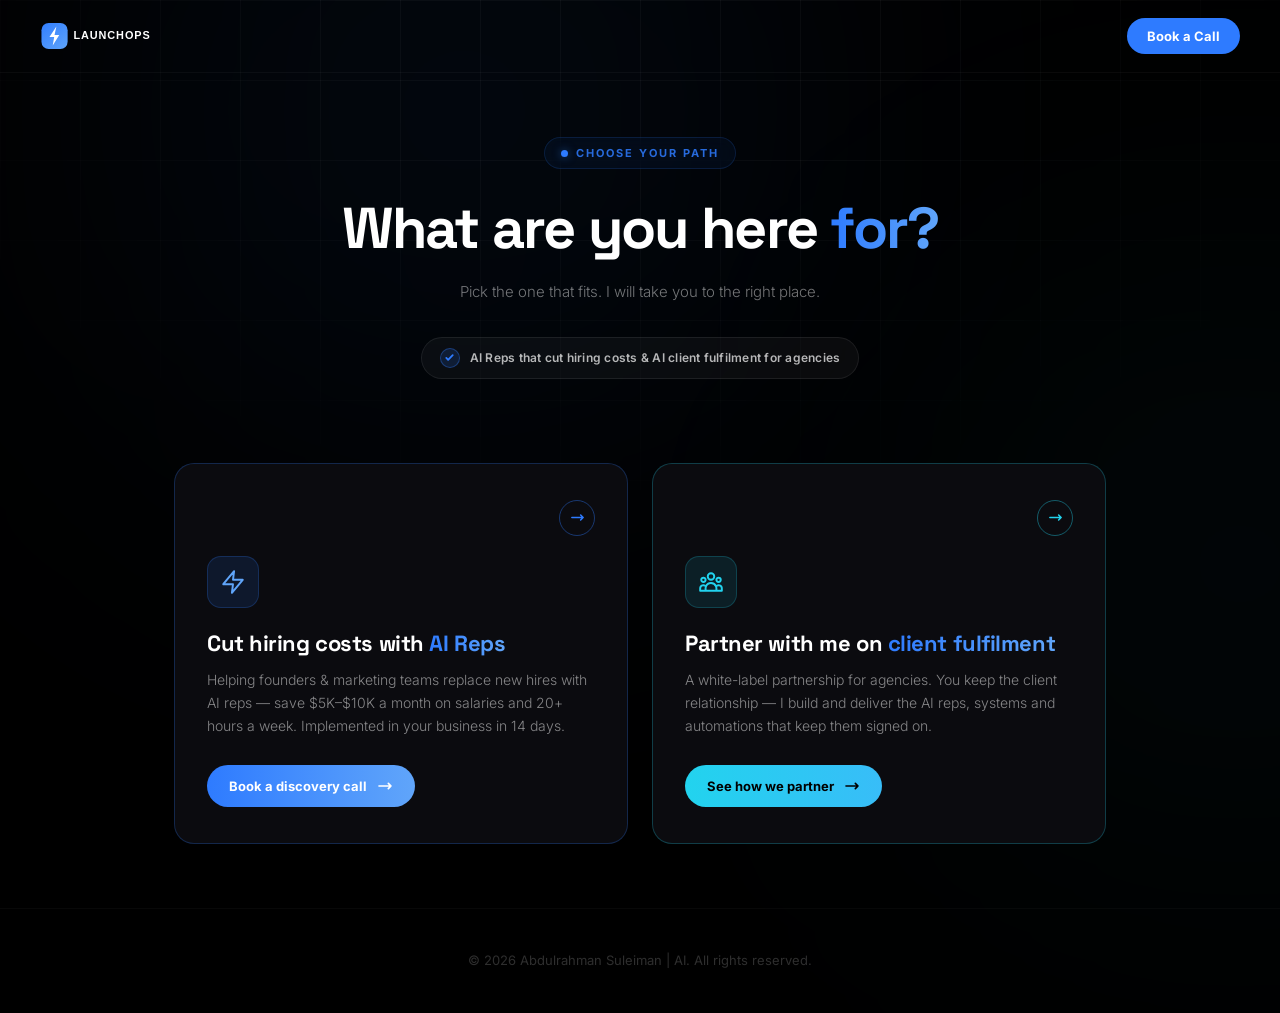
==== index.html @ ede5738c "Add standalone LaunchOps booking site" ====
<!DOCTYPE html>
<html lang="en">
<head>
  <meta charset="utf-8"/>
  <meta name="viewport" content="width=device-width, initial-scale=1"/>
  <title>LaunchOps | AI Reps &amp; Agency Fulfilment | Abdulrahman Suleiman</title>
  <meta name="description" content="Choose your path. Cut hiring costs with AI Reps for founders and marketing teams, or partner with us to deliver AI client fulfilment for your agency."/>
  <link rel="icon" href="/assets/logo.svg" type="image/svg+xml"/>
  <link rel="stylesheet" href="/assets/styles.css"/>
</head>
<body>
  <div class="page home-page">
    <div class="grid-bg"></div>
    <div class="glow-blobs">
      <div class="glow glow-blue"></div>
      <div class="glow glow-cyan"></div>
    </div>

    <nav class="nav">
      <a href="/" class="nav-logo"><img src="/assets/logo.svg" alt="LaunchOps"/></a>
      <div class="nav-links">
        <a href="/book" class="nav-cta">Book a Call</a>
      </div>
    </nav>

    <section class="hero">
      <p class="eyebrow fade-in"><span class="eyebrow-dot"></span>Choose your path</p>
      <h1 class="fade-in-1">What are you here <span class="gradient-text">for?</span></h1>
      <p class="hero-sub fade-in-2">Pick the one that fits. I will take you to the right place.</p>
      <div class="proof-pill fade-in-2">
        <span class="check">
          <svg fill="none" viewBox="0 0 24 24" stroke="currentColor" stroke-width="4"><path stroke-linecap="round" stroke-linejoin="round" d="M5 13l4 4L19 7"/></svg>
        </span>
        <span>AI Reps that cut hiring costs &amp; AI client fulfilment for agencies</span>
      </div>
    </section>

    <div class="path-grid">
      <a href="/book" class="path-card blue fade-in-2">
        <div class="card-top">
          <span class="arrow-badge">
            <svg fill="none" viewBox="0 0 24 24" stroke="currentColor" stroke-width="2.5"><path stroke-linecap="round" stroke-linejoin="round" d="M17 8l4 4m0 0l-4 4m4-4H3"/></svg>
          </span>
        </div>
        <div class="card-icon">
          <svg fill="none" viewBox="0 0 24 24" stroke="currentColor" stroke-width="1.8"><path stroke-linecap="round" stroke-linejoin="round" d="M13 2L3 14h9l-1 8 10-12h-9l1-8z"/></svg>
        </div>
        <h2>Cut hiring costs with <span class="gradient-text">AI Reps</span></h2>
        <p>Helping founders &amp; marketing teams replace new hires with AI reps — save $5K–$10K a month on salaries and 20+ hours a week. Implemented in your business in 14 days.</p>
        <span class="cta-pill">Book a discovery call
          <svg fill="none" viewBox="0 0 24 24" stroke="currentColor" stroke-width="2.5"><path stroke-linecap="round" stroke-linejoin="round" d="M17 8l4 4m0 0l-4 4m4-4H3"/></svg>
        </span>
      </a>

      <a href="/partner" class="path-card cyan fade-in-3">
        <div class="card-top">
          <span class="arrow-badge">
            <svg fill="none" viewBox="0 0 24 24" stroke="currentColor" stroke-width="2.5"><path stroke-linecap="round" stroke-linejoin="round" d="M17 8l4 4m0 0l-4 4m4-4H3"/></svg>
          </span>
        </div>
        <div class="card-icon">
          <svg fill="none" viewBox="0 0 24 24" stroke="currentColor" stroke-width="1.8"><path stroke-linecap="round" stroke-linejoin="round" d="M17 20h5v-2a3 3 0 0 0-5.356-1.857M17 20H7m10 0v-2c0-.656-.126-1.283-.356-1.857M7 20H2v-2a3 3 0 0 1 5.356-1.857M7 20v-2c0-.656.126-1.283.356-1.857m0 0a5.002 5.002 0 0 1 9.288 0M15 7a3 3 0 1 1-6 0 3 3 0 0 1 6 0zm6 3a2 2 0 1 1-4 0 2 2 0 0 1 4 0zM7 10a2 2 0 1 1-4 0 2 2 0 0 1 4 0z"/></svg>
        </div>
        <h2>Partner with me on <span class="gradient-text">client fulfilment</span></h2>
        <p>A white-label partnership for agencies. You keep the client relationship — I build and deliver the AI reps, systems and automations that keep them signed on.</p>
        <span class="cta-pill">See how we partner
          <svg fill="none" viewBox="0 0 24 24" stroke="currentColor" stroke-width="2.5"><path stroke-linecap="round" stroke-linejoin="round" d="M17 8l4 4m0 0l-4 4m4-4H3"/></svg>
        </span>
      </a>
    </div>

    <footer class="footer">
      <p>© 2026 Abdulrahman Suleiman | AI. All rights reserved.</p>
    </footer>
  </div>
</body>
</html>
---- assets/styles.css ----
@import url("https://fonts.googleapis.com/css2?family=Inter:wght@300;400;500;600;700;800;900&family=Space+Grotesk:wght@300;400;500;600;700&display=swap");

*, *::before, *::after { margin: 0; padding: 0; box-sizing: border-box; }
html { scroll-behavior: smooth; }
body {
  font-family: Inter, -apple-system, BlinkMacSystemFont, "Segoe UI", sans-serif;
  background: #000;
  color: #fff;
  -webkit-font-smoothing: antialiased;
  -moz-osx-font-smoothing: grayscale;
  overflow-x: hidden;
}
a { color: inherit; }
button { font-family: inherit; }

.gradient-text {
  background: linear-gradient(90deg, #2E7BFF, #60A5FA);
  -webkit-background-clip: text;
  background-clip: text;
  -webkit-text-fill-color: transparent;
  color: transparent;
}

.page {
  position: relative;
  z-index: 1;
  min-height: 100vh;
  display: flex;
  flex-direction: column;
}

/* ---------------- Header / nav ---------------- */
.nav {
  position: relative;
  z-index: 10;
  display: flex;
  align-items: center;
  justify-content: space-between;
  padding: 18px 40px;
  border-bottom: 1px solid rgba(255, 255, 255, .04);
}
.nav-logo {
  display: flex;
  align-items: center;
  text-decoration: none;
}
.nav-logo img { height: 32px; width: auto; display: block; }
.nav-links { display: flex; align-items: center; gap: 8px; }
.nav-link {
  padding: 8px 16px;
  border-radius: 9999px;
  font-size: 13px;
  font-weight: 600;
  color: rgba(255, 255, 255, .5);
  text-decoration: none;
  transition: all .3s;
}
.nav-link:hover { color: #fff; background: rgba(255, 255, 255, .05); }
.nav-cta {
  padding: 10px 20px;
  border-radius: 9999px;
  background: #2E7BFF;
  color: #fff;
  font-weight: 700;
  font-size: 13px;
  text-decoration: none;
  transition: all .3s;
}
.nav-cta:hover { transform: scale(1.03); box-shadow: 0 0 20px rgba(46, 123, 255, .35); }

/* ---------------- Footer ---------------- */
.footer {
  margin-top: auto;
  text-align: center;
  padding: 40px 24px;
  border-top: 1px solid rgba(255, 255, 255, .03);
}
.footer p { color: rgba(255, 255, 255, .18); font-size: 13px; line-height: 1.8; }
.footer a { color: rgba(46, 123, 255, .45); text-decoration: none; }
.footer a:hover { color: rgba(46, 123, 255, .8); }

/* ---------------- Animations ---------------- */
@keyframes fadeUp { to { opacity: 1; transform: translateY(0); } }
.fade-in, .fade-in-1, .fade-in-2, .fade-in-3 { opacity: 0; transform: translateY(16px); }
.fade-in { animation: fadeUp .6s ease forwards; }
.fade-in-1 { animation: fadeUp .6s ease .1s forwards; }
.fade-in-2 { animation: fadeUp .6s ease .2s forwards; }
.fade-in-3 { animation: fadeUp .6s ease .3s forwards; }

@keyframes pulse { 0%, 100% { opacity: 1; } 50% { opacity: .4; } }

/* =========================================================
   HOME — Choose your path (RJ Media style)
   ========================================================= */
.home-page { position: relative; overflow: hidden; }
.grid-bg {
  position: absolute;
  inset: 0;
  pointer-events: none;
  background-image:
    linear-gradient(rgba(255, 255, 255, .035) 1px, transparent 1px),
    linear-gradient(90deg, rgba(255, 255, 255, .035) 1px, transparent 1px);
  background-size: 80px 80px;
  -webkit-mask-image: radial-gradient(ellipse 85% 70% at 50% 0%, #000 25%, transparent 78%);
  mask-image: radial-gradient(ellipse 85% 70% at 50% 0%, #000 25%, transparent 78%);
}
.glow-blobs { position: absolute; inset: 0; pointer-events: none; }
.glow {
  position: absolute;
  border-radius: 50%;
  filter: blur(180px);
  pointer-events: none;
}
.glow-blue { top: -200px; left: 12%; width: 620px; height: 620px; background: rgba(46, 123, 255, .08); }
.glow-cyan { top: 30%; right: -220px; width: 520px; height: 520px; background: rgba(34, 211, 238, .05); }

.hero {
  position: relative;
  z-index: 1;
  max-width: 1200px;
  margin: 0 auto;
  padding: 64px 24px 40px;
  display: flex;
  flex-direction: column;
  align-items: center;
  text-align: center;
}
.eyebrow {
  display: inline-flex;
  align-items: center;
  gap: 8px;
  padding: 8px 16px;
  border-radius: 9999px;
  font-size: 11px;
  font-weight: 700;
  text-transform: uppercase;
  letter-spacing: .18em;
  color: rgba(46, 123, 255, .85);
  background: rgba(46, 123, 255, .06);
  border: 1px solid rgba(46, 123, 255, .16);
  margin-bottom: 28px;
  backdrop-filter: blur(8px);
  white-space: nowrap;
}
.eyebrow-dot {
  width: 7px;
  height: 7px;
  border-radius: 50%;
  background: #2E7BFF;
  animation: pulse 2s infinite;
  box-shadow: 0 0 8px rgba(46, 123, 255, .5);
  flex-shrink: 0;
}
.hero h1 {
  font-family: "Space Grotesk", Inter, sans-serif;
  font-size: clamp(2rem, 6.5vw, 3.6rem);
  font-weight: 700;
  line-height: 1.08;
  letter-spacing: -.03em;
  max-width: 860px;
  margin: 0 auto 20px;
}
.hero-sub {
  font-size: 15px;
  line-height: 1.7;
  color: rgba(255, 255, 255, .45);
  max-width: 520px;
  margin: 0 auto 32px;
  font-weight: 300;
}
.proof-pill {
  display: inline-flex;
  align-items: center;
  gap: 10px;
  flex-wrap: wrap;
  justify-content: center;
  background: rgba(255, 255, 255, .04);
  border: 1px solid rgba(255, 255, 255, .08);
  border-radius: 9999px;
  padding: 10px 18px;
  margin-bottom: 44px;
  max-width: 100%;
}
.proof-pill .check {
  width: 20px;
  height: 20px;
  border-radius: 50%;
  flex-shrink: 0;
  background: rgba(46, 123, 255, .15);
  border: 1px solid rgba(46, 123, 255, .35);
  display: flex;
  align-items: center;
  justify-content: center;
  color: #2E7BFF;
}
.proof-pill svg { width: 11px; height: 11px; }
.proof-pill span {
  font-size: 12px;
  font-weight: 600;
  color: rgba(255, 255, 255, .7);
  letter-spacing: .02em;
  text-align: center;
}

.path-grid {
  position: relative;
  z-index: 1;
  max-width: 980px;
  margin: 0 auto;
  padding: 0 24px 64px;
  display: grid;
  grid-template-columns: 1fr;
  gap: 20px;
}
@media (min-width: 820px) {
  .path-grid { grid-template-columns: 1fr 1fr; gap: 24px; }
}

.path-card {
  position: relative;
  display: flex;
  flex-direction: column;
  align-items: flex-start;
  background: #0b0b0f;
  border-radius: 20px;
  padding: 36px 32px;
  text-decoration: none;
  transition: all .3s ease;
}
.path-card .card-top {
  width: 100%;
  display: flex;
  justify-content: flex-end;
  margin-bottom: 20px;
}
.path-card .arrow-badge {
  width: 36px;
  height: 36px;
  border-radius: 50%;
  border: 1px solid;
  display: flex;
  align-items: center;
  justify-content: center;
  transition: all .3s;
}
.path-card .arrow-badge svg { width: 15px; height: 15px; }
.path-card .card-icon {
  width: 52px;
  height: 52px;
  border-radius: 14px;
  margin-bottom: 22px;
  display: flex;
  align-items: center;
  justify-content: center;
}
.path-card .card-icon svg { width: 26px; height: 26px; }
.path-card h2 {
  font-family: "Space Grotesk", Inter, sans-serif;
  font-size: 22px;
  font-weight: 700;
  line-height: 1.2;
  letter-spacing: -.02em;
  margin-bottom: 12px;
}
.path-card p {
  font-size: 14px;
  line-height: 1.65;
  color: rgba(255, 255, 255, .5);
  font-weight: 300;
  margin-bottom: 28px;
  flex: 1;
}
.path-card .cta-pill {
  display: inline-flex;
  align-items: center;
  gap: 10px;
  padding: 13px 22px;
  border-radius: 9999px;
  font-size: 13px;
  font-weight: 700;
  color: #fff;
  transition: transform .3s;
}
.path-card .cta-pill svg { width: 16px; height: 16px; transition: transform .3s; }

/* blue variant — AI Reps */
.path-card.blue { border: 1px solid rgba(46, 123, 255, .25); }
.path-card.blue:hover {
  transform: translateY(-4px);
  border-color: #2E7BFF;
  box-shadow: 0 0 40px rgba(46, 123, 255, .12);
}
.path-card.blue .arrow-badge { border-color: rgba(46, 123, 255, .4); color: #2E7BFF; }
.path-card.blue:hover .arrow-badge { background: #2E7BFF; }
.path-card.blue:hover .arrow-badge svg { color: #000; }
.path-card.blue .card-icon {
  background: rgba(46, 123, 255, .12);
  border: 1px solid rgba(46, 123, 255, .22);
  color: #60A5FA;
}
.path-card.blue .cta-pill { background: linear-gradient(90deg, #2E7BFF, #60A5FA); }
.path-card.blue:hover .cta-pill {
  transform: scale(1.03);
  box-shadow: 0 0 25px rgba(46, 123, 255, .35);
}
.path-card.blue:hover .cta-pill svg { transform: translateX(3px); }

/* cyan variant — Partnership */
.path-card.cyan { border: 1px solid rgba(34, 211, 238, .25); }
.path-card.cyan:hover {
  transform: translateY(-4px);
  border-color: #22D3EE;
  box-shadow: 0 0 40px rgba(34, 211, 238, .12);
}
.path-card.cyan .arrow-badge { border-color: rgba(34, 211, 238, .4); color: #22D3EE; }
.path-card.cyan:hover .arrow-badge { background: #22D3EE; }
.path-card.cyan:hover .arrow-badge svg { color: #000; }
.path-card.cyan .card-icon {
  background: rgba(34, 211, 238, .1);
  border: 1px solid rgba(34, 211, 238, .2);
  color: #22D3EE;
}
.path-card.cyan .cta-pill { background: linear-gradient(90deg, #22D3EE, #38BDF8); color: #000; }
.path-card.cyan:hover .cta-pill {
  transform: scale(1.03);
  box-shadow: 0 0 25px rgba(34, 211, 238, .3);
}
.path-card.cyan:hover .cta-pill svg { transform: translateX(3px); }

/* =========================================================
   BOOK — AI Reps booking (Speed-to-Lead style)
   ========================================================= */
.book-header {
  display: flex;
  align-items: center;
  justify-content: center;
  padding: 20px 40px;
  border-bottom: 1px solid rgba(255, 255, 255, .04);
}
.book-header .nav-logo img { height: 44px; }
.book-hero {
  text-align: center;
  padding: 48px 16px 40px;
  position: relative;
  overflow: hidden;
}
@media (min-width: 640px) { .book-hero { padding: 64px 24px 56px; } }
.book-hero .glow-1 {
  position: absolute;
  top: -100px;
  right: -100px;
  width: 500px;
  height: 500px;
  border-radius: 50%;
  background: rgba(46, 123, 255, .05);
  filter: blur(140px);
  pointer-events: none;
}
.book-eyebrow {
  display: inline-flex;
  align-items: center;
  gap: 8px;
  font-size: 11px;
  font-weight: 600;
  text-transform: uppercase;
  letter-spacing: .15em;
  color: #2E7BFF;
  margin-bottom: 20px;
  justify-content: center;
  white-space: nowrap;
  position: relative;
}
.book-eyebrow .dot {
  width: 6px;
  height: 6px;
  border-radius: 50%;
  background: #2E7BFF;
  animation: pulse 2s infinite;
  box-shadow: 0 0 8px rgba(46, 123, 255, .5);
  flex-shrink: 0;
}
.book-hero h1 {
  font-family: "Space Grotesk", Inter, sans-serif;
  font-weight: 700;
  line-height: 1.12;
  letter-spacing: -.03em;
  font-size: clamp(1.9rem, 6.5vw, 3.5rem);
  max-width: 1024px;
  margin-left: auto;
  margin-right: auto;
  text-align: center;
  position: relative;
}
.book-hero .sub {
  max-width: 520px;
  margin: 20px auto 0;
  color: rgba(255, 255, 255, .4);
  font-size: 15px;
  line-height: 1.7;
  position: relative;
}
.calendly-wrap { max-width: 800px; margin: 0 auto; padding: 0 24px 48px; }
.calendly-wrap iframe {
  width: 100%;
  min-height: 700px;
  border: 0;
  border-radius: 16px;
}
@media (max-width: 640px) {
  .book-header { padding: 14px 16px; }
  .book-header .nav-logo img { height: 34px; }
  .book-hero { padding-top: 40px; padding-bottom: 24px; }
  .book-eyebrow { font-size: 8px; letter-spacing: .08em; }
  .calendly-wrap { padding: 0 12px 36px; }
  .calendly-wrap iframe { min-height: 600px; }
}

/* =========================================================
   PARTNER — Agency client fulfilment
   ========================================================= */
.partner-hero {
  text-align: center;
  padding: 64px 24px 48px;
  position: relative;
  overflow: hidden;
}
.partner-hero .glow-1 {
  position: absolute;
  top: -120px;
  left: -120px;
  width: 520px;
  height: 520px;
  border-radius: 50%;
  background: rgba(34, 211, 238, .05);
  filter: blur(140px);
  pointer-events: none;
}
.partner-hero .glow-2 {
  position: absolute;
  bottom: -160px;
  right: -120px;
  width: 520px;
  height: 520px;
  border-radius: 50%;
  background: rgba(46, 123, 255, .06);
  filter: blur(150px);
  pointer-events: none;
}
.partner-hero h1 {
  font-family: "Space Grotesk", Inter, sans-serif;
  font-weight: 700;
  line-height: 1.1;
  letter-spacing: -.03em;
  font-size: clamp(2rem, 6vw, 3.4rem);
  max-width: 900px;
  margin: 0 auto 18px;
  position: relative;
}
.partner-hero .sub {
  max-width: 600px;
  margin: 0 auto;
  color: rgba(255, 255, 255, .45);
  font-size: 15px;
  line-height: 1.7;
  position: relative;
}
.partner-hero .eyebrow { margin-bottom: 24px; }
.partner-hero .eyebrow.cyan {
  color: rgba(34, 211, 238, .85);
  background: rgba(34, 211, 238, .06);
  border-color: rgba(34, 211, 238, .16);
}
.partner-hero .eyebrow.cyan .eyebrow-dot {
  background: #22D3EE;
  box-shadow: 0 0 8px rgba(34, 211, 238, .5);
}
.trust-strip {
  display: flex;
  flex-wrap: wrap;
  gap: 12px;
  justify-content: center;
  margin-top: 28px;
  position: relative;
}
.trust-item {
  display: inline-flex;
  align-items: center;
  gap: 8px;
  padding: 9px 16px;
  border-radius: 9999px;
  background: rgba(255, 255, 255, .04);
  border: 1px solid rgba(255, 255, 255, .07);
  font-size: 12px;
  font-weight: 600;
  color: rgba(255, 255, 255, .65);
}
.trust-item svg { width: 14px; height: 14px; color: #22D3EE; }

.section {
  max-width: 1100px;
  margin: 0 auto;
  padding: 24px 24px 16px;
}
.section-label {
  display: inline-flex;
  align-items: center;
  gap: 8px;
  font-size: 11px;
  font-weight: 700;
  text-transform: uppercase;
  letter-spacing: .14em;
  color: rgba(34, 211, 238, .7);
  padding: 7px 14px;
  border-radius: 8px;
  background: rgba(34, 211, 238, .06);
  border: 1px solid rgba(34, 211, 238, .14);
  margin-bottom: 24px;
}
.section-title {
  font-family: "Space Grotesk", Inter, sans-serif;
  font-size: clamp(22px, 3.4vw, 32px);
  font-weight: 700;
  letter-spacing: -.02em;
  margin-bottom: 12px;
  line-height: 1.15;
}
.section-sub {
  color: rgba(255, 255, 255, .45);
  font-size: 15px;
  line-height: 1.7;
  max-width: 640px;
  font-weight: 300;
}

.steps {
  display: grid;
  grid-template-columns: 1fr;
  gap: 16px;
  margin: 28px 0 8px;
}
@media (min-width: 700px) { .steps { grid-template-columns: 1fr 1fr; } }
.step {
  background: rgba(255, 255, 255, .02);
  border: 1px solid rgba(255, 255, 255, .05);
  border-radius: 16px;
  padding: 26px;
  transition: all .3s;
}
.step:hover {
  border-color: rgba(34, 211, 238, .25);
  background: rgba(255, 255, 255, .04);
  transform: translateY(-3px);
}
.step-num {
  font-family: "Space Grotesk", Inter, sans-serif;
  font-size: 12px;
  font-weight: 700;
  letter-spacing: .08em;
  color: rgba(34, 211, 238, .6);
  margin-bottom: 14px;
}
.step h3 { font-size: 16px; font-weight: 700; margin-bottom: 8px; letter-spacing: -.01em; }
.step p {
  font-size: 13px;
  line-height: 1.6;
  color: rgba(255, 255, 255, .4);
  font-weight: 300;
}

.two-col {
  display: grid;
  grid-template-columns: 1fr;
  gap: 24px;
  margin: 28px 0;
}
@media (min-width: 820px) { .two-col { grid-template-columns: 1fr 1fr; } }
.panel {
  background: rgba(255, 255, 255, .02);
  border: 1px solid rgba(255, 255, 255, .05);
  border-radius: 18px;
  padding: 30px;
}
.panel h3 {
  font-size: 17px;
  font-weight: 700;
  margin-bottom: 16px;
  display: flex;
  align-items: center;
  gap: 10px;
}
.panel h3 svg { width: 18px; height: 18px; color: #22D3EE; }
.panel.blue h3 svg { color: #2E7BFF; }
.check-list { list-style: none; display: flex; flex-direction: column; gap: 12px; }
.check-list li {
  display: flex;
  align-items: flex-start;
  gap: 10px;
  font-size: 14px;
  line-height: 1.5;
  color: rgba(255, 255, 255, .65);
  font-weight: 300;
}
.check-list li svg {
  width: 16px;
  height: 16px;
  flex-shrink: 0;
  margin-top: 2px;
  color: #2E7BFF;
}

.cta-section { max-width: 1100px; margin: 0 auto; padding: 24px 24px 0; }
.cta-card {
  display: flex;
  flex-direction: column;
  gap: 28px;
  align-items: center;
  text-align: center;
  padding: 40px 32px;
  border-radius: 20px;
  background: rgba(46, 123, 255, .03);
  border: 1px solid rgba(46, 123, 255, .12);
}
@media (min-width: 900px) {
  .cta-card { flex-direction: row; text-align: left; align-items: flex-start; }
}
.cta-card .text { flex: 1; }
.cta-card h3 {
  font-family: "Space Grotesk", Inter, sans-serif;
  font-size: 24px;
  font-weight: 700;
  letter-spacing: -.02em;
  margin-bottom: 10px;
}
.cta-card p {
  color: rgba(255, 255, 255, .45);
  font-size: 14px;
  line-height: 1.7;
  max-width: 520px;
}
.cta-card .email-link {
  color: #60A5FA;
  text-decoration: none;
  border-bottom: 1px solid rgba(96, 165, 250, .4);
}
.cta-card .email-link:hover { color: #93C5FD; }
.cta-embed { max-width: 800px; margin: 0 auto; padding: 8px 24px 16px; }
.cta-embed iframe {
  width: 100%;
  min-height: 680px;
  border: 0;
  border-radius: 16px;
}

@media (max-width: 640px) {
  .nav { padding: 14px 16px; }
  .nav-logo img { height: 24px; }
  .nav-link { display: none; }
  .nav-cta { padding: 9px 16px; font-size: 12px; }
  .hero { padding: 48px 16px 28px; }
  .hero h1 { font-size: clamp(1.7rem, 8vw, 2.4rem); }
  .hero-sub { font-size: 13px; }
  .proof-pill { padding: 9px 14px; margin-bottom: 32px; }
  .path-grid { padding: 0 16px 48px; }
  .path-card { padding: 28px 24px; }
  .path-card h2 { font-size: 19px; }
  .partner-hero { padding: 48px 16px 36px; }
  .section { padding: 16px 16px 8px; }
  .section-label { margin-bottom: 18px; }
  .cta-section { padding: 16px 16px 0; }
  .cta-embed { padding: 0 12px; }
  .cta-embed iframe { min-height: 600px; }
  .cta-card { padding: 32px 22px; }
}
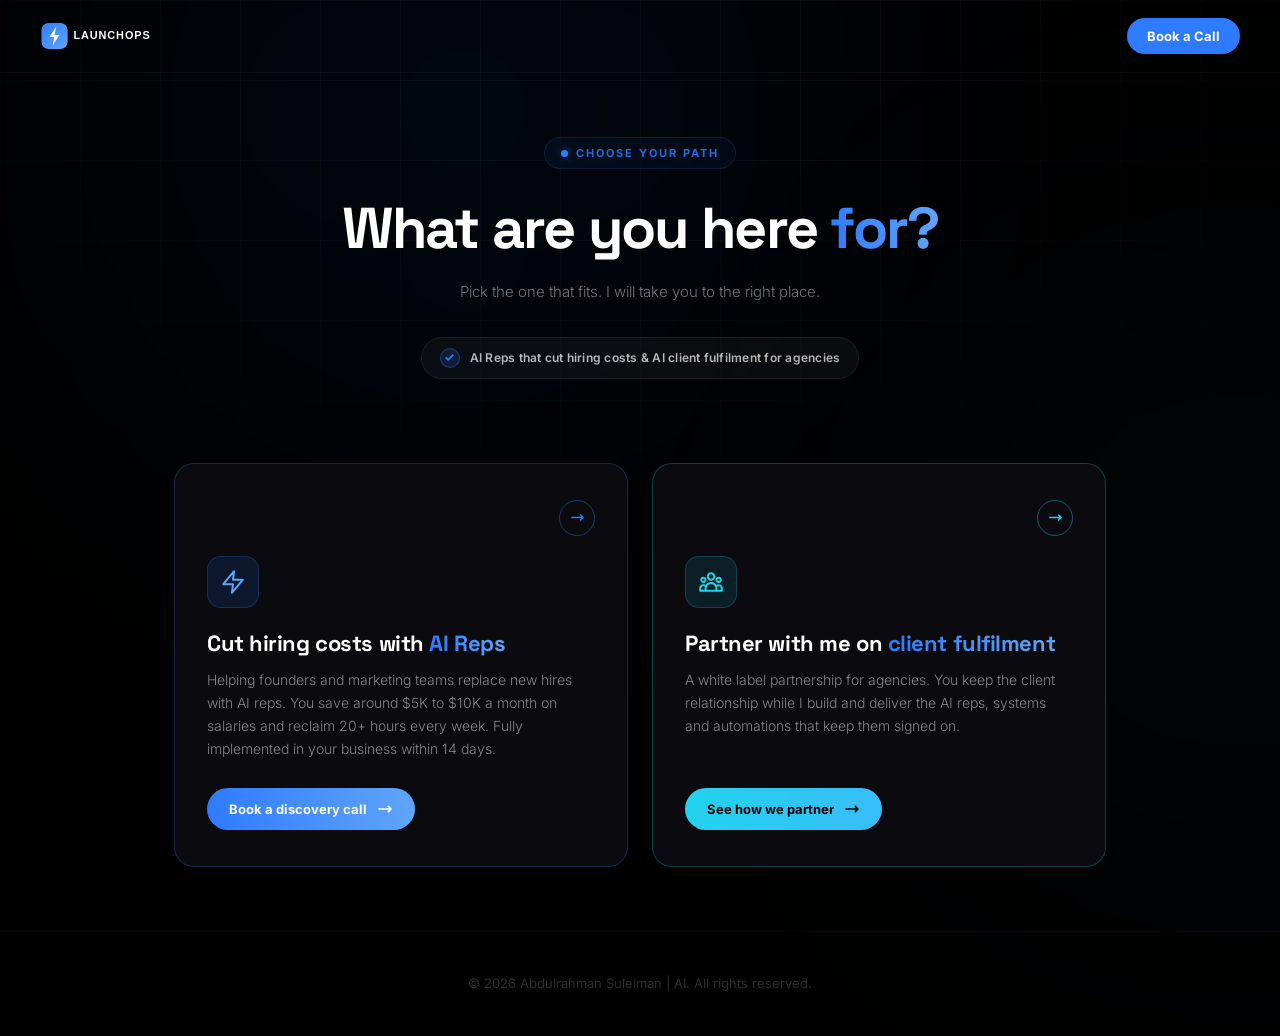
==== commit 3fed2aaa: "Humanize copy, remove dashes, widen Calendly booking embed" ====
--- a/index.html
+++ b/index.html
@@ -46,7 +46,7 @@
           <svg fill="none" viewBox="0 0 24 24" stroke="currentColor" stroke-width="1.8"><path stroke-linecap="round" stroke-linejoin="round" d="M13 2L3 14h9l-1 8 10-12h-9l1-8z"/></svg>
         </div>
         <h2>Cut hiring costs with <span class="gradient-text">AI Reps</span></h2>
-        <p>Helping founders &amp; marketing teams replace new hires with AI reps — save $5K–$10K a month on salaries and 20+ hours a week. Implemented in your business in 14 days.</p>
+        <p>Helping founders and marketing teams replace new hires with AI reps. You save around $5K to $10K a month on salaries and reclaim 20+ hours every week. Fully implemented in your business within 14 days.</p>
         <span class="cta-pill">Book a discovery call
           <svg fill="none" viewBox="0 0 24 24" stroke="currentColor" stroke-width="2.5"><path stroke-linecap="round" stroke-linejoin="round" d="M17 8l4 4m0 0l-4 4m4-4H3"/></svg>
         </span>
@@ -62,7 +62,7 @@
           <svg fill="none" viewBox="0 0 24 24" stroke="currentColor" stroke-width="1.8"><path stroke-linecap="round" stroke-linejoin="round" d="M17 20h5v-2a3 3 0 0 0-5.356-1.857M17 20H7m10 0v-2c0-.656-.126-1.283-.356-1.857M7 20H2v-2a3 3 0 0 1 5.356-1.857M7 20v-2c0-.656.126-1.283.356-1.857m0 0a5.002 5.002 0 0 1 9.288 0M15 7a3 3 0 1 1-6 0 3 3 0 0 1 6 0zm6 3a2 2 0 1 1-4 0 2 2 0 0 1 4 0zM7 10a2 2 0 1 1-4 0 2 2 0 0 1 4 0z"/></svg>
         </div>
         <h2>Partner with me on <span class="gradient-text">client fulfilment</span></h2>
-        <p>A white-label partnership for agencies. You keep the client relationship — I build and deliver the AI reps, systems and automations that keep them signed on.</p>
+        <p>A white label partnership for agencies. You keep the client relationship while I build and deliver the AI reps, systems and automations that keep them signed on.</p>
         <span class="cta-pill">See how we partner
           <svg fill="none" viewBox="0 0 24 24" stroke="currentColor" stroke-width="2.5"><path stroke-linecap="round" stroke-linejoin="round" d="M17 8l4 4m0 0l-4 4m4-4H3"/></svg>
         </span>
--- a/assets/styles.css
+++ b/assets/styles.css
@@ -399,12 +399,14 @@
   line-height: 1.7;
   position: relative;
 }
-.calendly-wrap { max-width: 800px; margin: 0 auto; padding: 0 24px 48px; }
-.calendly-wrap iframe {
+.calendly-wrap { max-width: 1080px; margin: 0 auto; padding: 0 24px 48px; }
+.calendly-wrap iframe,
+.calendly-wrap .calendly-inline-widget {
   width: 100%;
   min-height: 700px;
   border: 0;
   border-radius: 16px;
+  overflow: hidden;
 }
 @media (max-width: 640px) {
   .book-header { padding: 14px 16px; }
@@ -412,7 +414,8 @@
   .book-hero { padding-top: 40px; padding-bottom: 24px; }
   .book-eyebrow { font-size: 8px; letter-spacing: .08em; }
   .calendly-wrap { padding: 0 12px 36px; }
-  .calendly-wrap iframe { min-height: 600px; }
+  .calendly-wrap iframe,
+  .calendly-wrap .calendly-inline-widget { min-height: 600px; }
 }
 
 /* =========================================================
@@ -643,12 +646,14 @@
   border-bottom: 1px solid rgba(96, 165, 250, .4);
 }
 .cta-card .email-link:hover { color: #93C5FD; }
-.cta-embed { max-width: 800px; margin: 0 auto; padding: 8px 24px 16px; }
-.cta-embed iframe {
+.cta-embed { max-width: 1080px; margin: 0 auto; padding: 8px 24px 16px; }
+.cta-embed iframe,
+.cta-embed .calendly-inline-widget {
   width: 100%;
   min-height: 680px;
   border: 0;
   border-radius: 16px;
+  overflow: hidden;
 }
 
 @media (max-width: 640px) {
@@ -668,6 +673,7 @@
   .section-label { margin-bottom: 18px; }
   .cta-section { padding: 16px 16px 0; }
   .cta-embed { padding: 0 12px; }
-  .cta-embed iframe { min-height: 600px; }
+  .cta-embed iframe,
+  .cta-embed .calendly-inline-widget { min-height: 600px; }
   .cta-card { padding: 32px 22px; }
 }
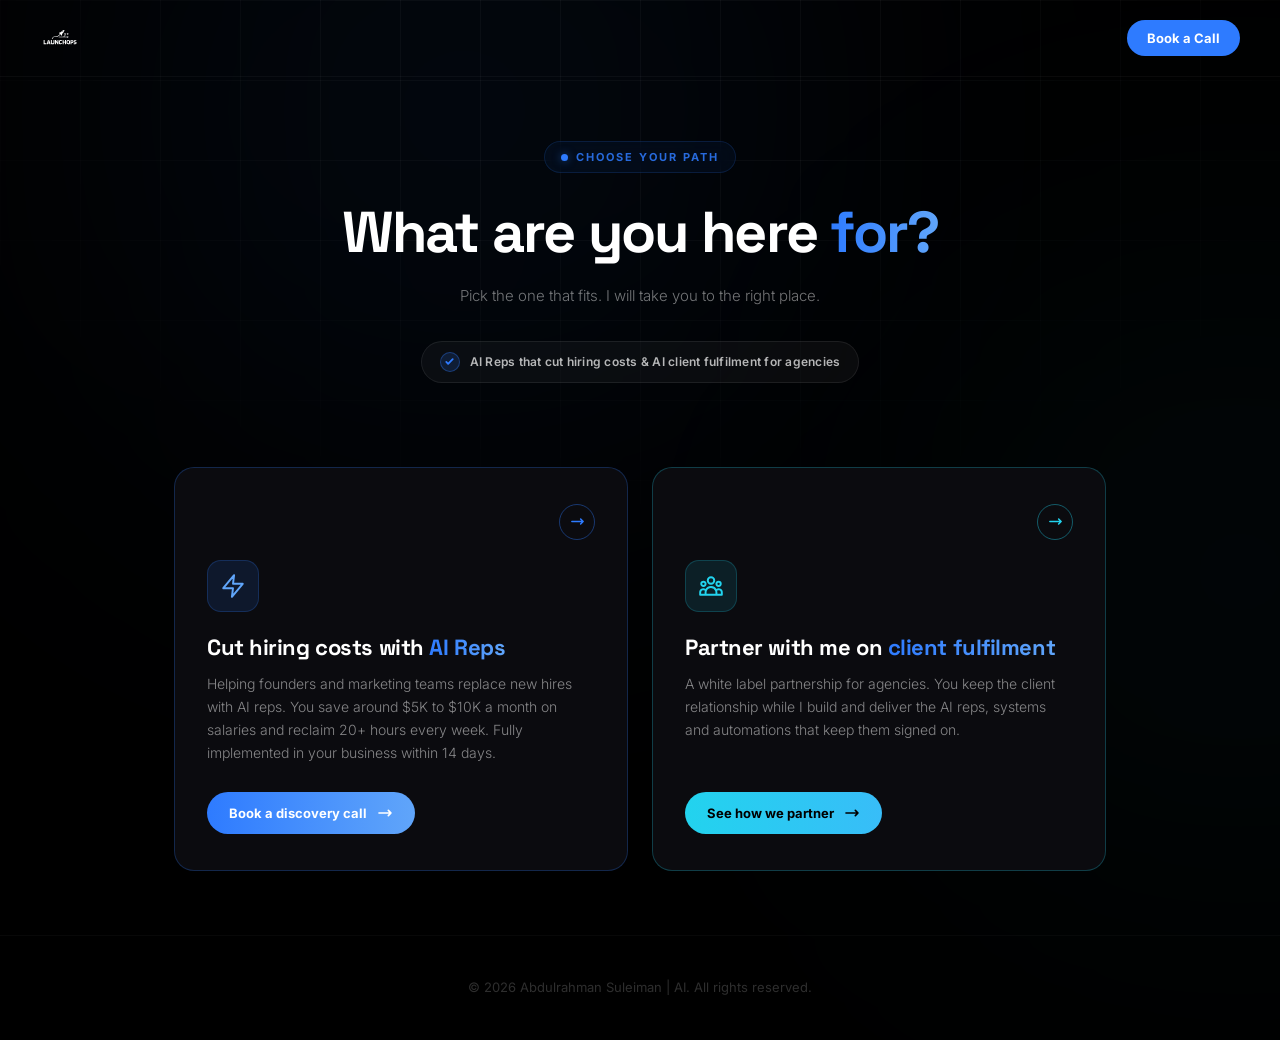
==== commit ec431642: "Add favicon to all pages with dark-bg SVG and PNG fallback" ====
--- a/index.html
+++ b/index.html
@@ -5,7 +5,9 @@
   <meta name="viewport" content="width=device-width, initial-scale=1"/>
   <title>LaunchOps | AI Reps &amp; Agency Fulfilment | Abdulrahman Suleiman</title>
   <meta name="description" content="Choose your path. Cut hiring costs with AI Reps for founders and marketing teams, or partner with us to deliver AI client fulfilment for your agency."/>
-  <link rel="icon" href="/assets/logo.svg" type="image/svg+xml"/>
+  <link rel="icon" href="/assets/favicon.svg" type="image/svg+xml"/>
+  <link rel="icon" href="/assets/favicon.png" type="image/png"/>
+  <link rel="apple-touch-icon" href="/assets/favicon.png"/>
   <link rel="stylesheet" href="/assets/styles.css"/>
 </head>
 <body>
--- a/assets/styles.css
+++ b/assets/styles.css
@@ -44,7 +44,7 @@
   align-items: center;
   text-decoration: none;
 }
-.nav-logo img { height: 32px; width: auto; display: block; }
+.nav-logo img { height: 40px; width: auto; display: block; }
 .nav-links { display: flex; align-items: center; gap: 8px; }
 .nav-link {
   padding: 8px 16px;
@@ -337,7 +337,7 @@
   padding: 20px 40px;
   border-bottom: 1px solid rgba(255, 255, 255, .04);
 }
-.book-header .nav-logo img { height: 44px; }
+.book-header .nav-logo img { height: 60px; }
 .book-hero {
   text-align: center;
   padding: 48px 16px 40px;
@@ -410,7 +410,7 @@
 }
 @media (max-width: 640px) {
   .book-header { padding: 14px 16px; }
-  .book-header .nav-logo img { height: 34px; }
+  .book-header .nav-logo img { height: 48px; }
   .book-hero { padding-top: 40px; padding-bottom: 24px; }
   .book-eyebrow { font-size: 8px; letter-spacing: .08em; }
   .calendly-wrap { padding: 0 12px 36px; }
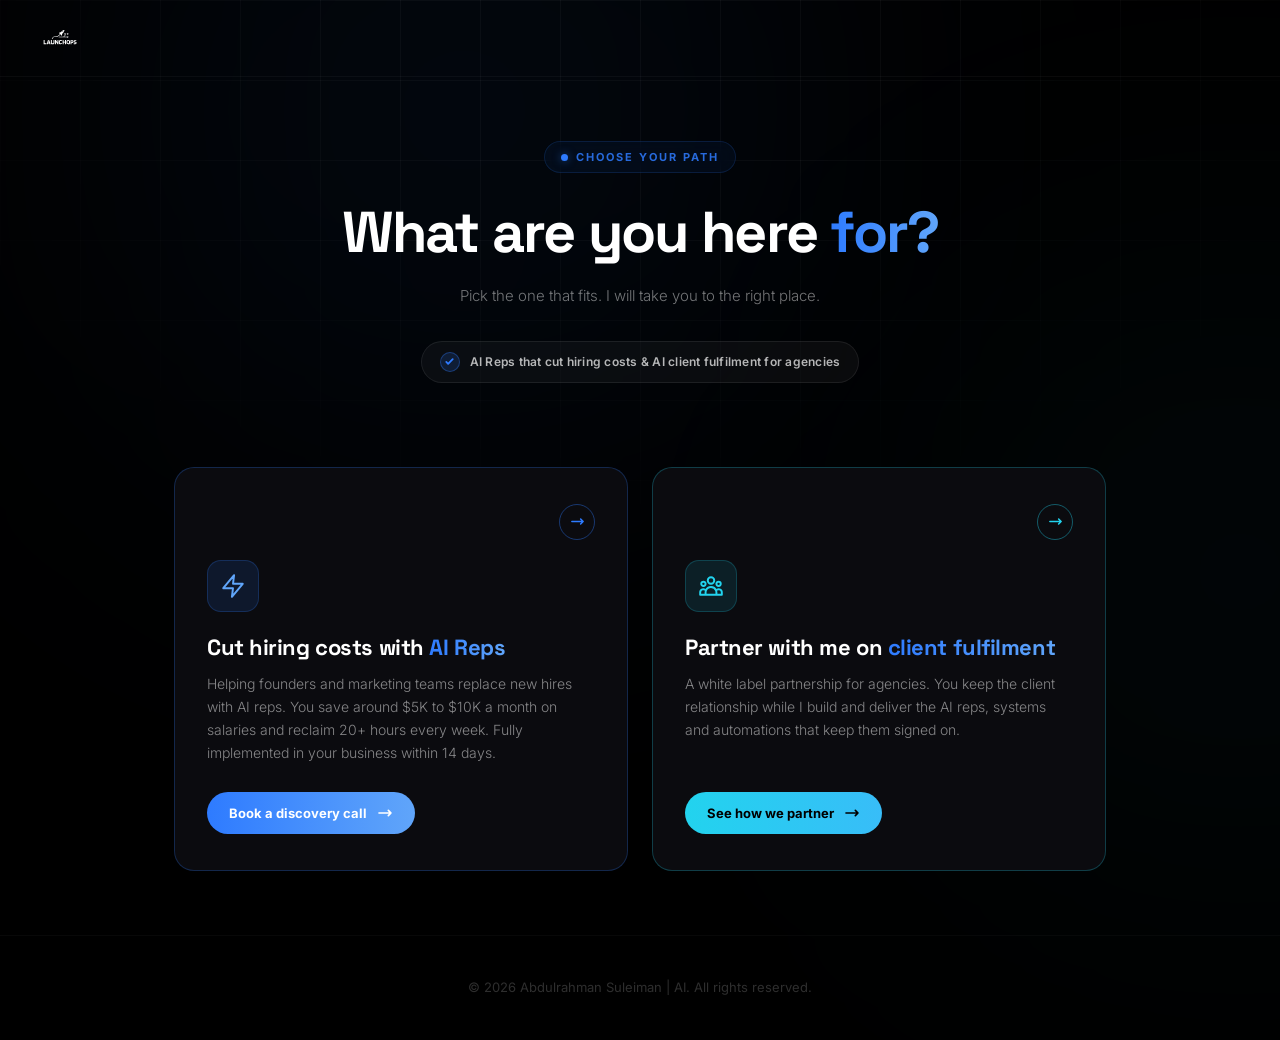
==== commit 86da1d86: "Remove Book a Call button from home nav" ====
--- a/index.html
+++ b/index.html
@@ -20,9 +20,6 @@
 
     <nav class="nav">
       <a href="/" class="nav-logo"><img src="/assets/logo.svg" alt="LaunchOps"/></a>
-      <div class="nav-links">
-        <a href="/book" class="nav-cta">Book a Call</a>
-      </div>
     </nav>
 
     <section class="hero">
--- a/assets/styles.css
+++ b/assets/styles.css
@@ -399,7 +399,7 @@
   line-height: 1.7;
   position: relative;
 }
-.calendly-wrap { max-width: 1080px; margin: 0 auto; padding: 0 24px 48px; }
+.calendly-wrap { max-width: 1200px; margin: 0 auto; padding: 0 24px 48px; }
 .calendly-wrap iframe,
 .calendly-wrap .calendly-inline-widget {
   width: 100%;
@@ -646,7 +646,7 @@
   border-bottom: 1px solid rgba(96, 165, 250, .4);
 }
 .cta-card .email-link:hover { color: #93C5FD; }
-.cta-embed { max-width: 1080px; margin: 0 auto; padding: 8px 24px 16px; }
+.cta-embed { max-width: 1200px; margin: 0 auto; padding: 8px 24px 16px; }
 .cta-embed iframe,
 .cta-embed .calendly-inline-widget {
   width: 100%;
@@ -677,3 +677,303 @@
   .cta-embed .calendly-inline-widget { min-height: 600px; }
   .cta-card { padding: 32px 22px; }
 }
+
+/* =========================================================
+   SCHEDULER — Cal.com style two panel booking
+   ========================================================= */
+.scheduler-wrap {
+  max-width: 900px;
+  margin: 0 auto;
+  padding: 40px 20px 56px;
+}
+.scheduler {
+  display: flex;
+  flex-direction: column;
+  background: #fff;
+  color: #0f172a;
+  border-radius: 16px;
+  box-shadow: 0 20px 50px rgba(0, 0, 0, .35);
+  overflow: hidden;
+}
+.scheduler-left {
+  display: flex;
+  flex-direction: column;
+  align-items: flex-start;
+  padding: 28px 24px;
+  border-bottom: 1px solid #e5e7eb;
+}
+.event-avatar img {
+  width: 80px;
+  height: 80px;
+  border-radius: 50%;
+  display: block;
+  margin-bottom: 16px;
+  background: #111;
+}
+.event-title {
+  font-family: "Space Grotesk", Inter, sans-serif;
+  font-size: 22px;
+  font-weight: 700;
+  letter-spacing: -.02em;
+  line-height: 1.2;
+  margin-bottom: 16px;
+}
+.event-meta,
+.event-date {
+  display: flex;
+  align-items: center;
+  gap: 8px;
+  font-size: 13px;
+  font-weight: 500;
+  color: #334155;
+  margin-bottom: 10px;
+}
+.event-meta svg,
+.event-date svg {
+  width: 16px;
+  height: 16px;
+  flex-shrink: 0;
+  color: #64748b;
+}
+.event-desc {
+  margin-top: 12px;
+  font-size: 13px;
+  line-height: 1.65;
+  color: #475569;
+}
+
+.scheduler-right {
+  padding: 24px 20px;
+}
+.schedule-header {
+  font-size: 14px;
+  font-weight: 700;
+  color: #0f172a;
+  margin-bottom: 14px;
+}
+.month-nav {
+  display: flex;
+  align-items: center;
+  justify-content: space-between;
+  gap: 12px;
+  margin-bottom: 16px;
+}
+.month-label {
+  font-size: 13px;
+  font-weight: 600;
+  color: #0f172a;
+}
+.nav-arrow {
+  width: 32px;
+  height: 32px;
+  border-radius: 50%;
+  border: 1px solid #e2e8f0;
+  background: #fff;
+  color: #334155;
+  display: flex;
+  align-items: center;
+  justify-content: center;
+  cursor: pointer;
+  transition: all .2s;
+}
+.nav-arrow:hover { background: #f1f5f9; }
+.nav-arrow:disabled { opacity: .3; cursor: default; }
+.nav-arrow svg { width: 16px; height: 16px; }
+
+.sched-body {
+  display: flex;
+  flex-direction: column;
+}
+.calendar-col {
+  min-width: 0;
+}
+.weekdays {
+  display: grid;
+  grid-template-columns: repeat(7, 1fr);
+  margin-bottom: 6px;
+}
+.weekdays span {
+  text-align: center;
+  font-size: 11px;
+  font-weight: 600;
+  text-transform: uppercase;
+  letter-spacing: .04em;
+  color: #94a3b8;
+  padding: 4px 0;
+}
+.calendar-grid {
+  display: grid;
+  grid-template-columns: repeat(7, 1fr);
+  gap: 4px;
+}
+.cal-cell {
+  aspect-ratio: 1;
+  display: flex;
+  align-items: center;
+  justify-content: center;
+  border-radius: 50%;
+  font-size: 13px;
+  font-weight: 500;
+  color: #0f172a;
+}
+.cal-cell.available {
+  cursor: pointer;
+  transition: all .15s;
+}
+.cal-cell.available:hover {
+  background: #e2e8f0;
+}
+.cal-cell.selected {
+  background: #000;
+  color: #fff;
+}
+.cal-cell.disabled {
+  color: #cbd5e1;
+  cursor: default;
+}
+
+.timezone-row {
+  display: flex;
+  align-items: center;
+  gap: 6px;
+  margin-top: 16px;
+  padding: 10px 12px;
+  border: 1px solid #e2e8f0;
+  border-radius: 10px;
+  cursor: pointer;
+  position: relative;
+}
+.timezone-row svg {
+  width: 15px;
+  height: 15px;
+  color: #64748b;
+  flex-shrink: 0;
+}
+.tz-label {
+  flex: 1;
+  font-size: 12px;
+  font-weight: 500;
+  color: #334155;
+  white-space: nowrap;
+  overflow: hidden;
+  text-overflow: ellipsis;
+}
+.tz-chevron {
+  pointer-events: none;
+}
+.tz-select {
+  position: absolute;
+  inset: 0;
+  opacity: 0;
+  cursor: pointer;
+}
+
+.time-slots-col {
+  margin-top: 24px;
+  padding-top: 20px;
+  border-top: 1px solid #e5e7eb;
+}
+.slot-date-label {
+  font-size: 13px;
+  font-weight: 600;
+  color: #0f172a;
+  margin-bottom: 12px;
+}
+.slot-list {
+  display: grid;
+  grid-template-columns: repeat(auto-fill, minmax(96px, 1fr));
+  gap: 8px;
+}
+.slot-btn {
+  padding: 9px 6px;
+  border: 1px solid #e2e8f0;
+  background: #fff;
+  color: #0f172a;
+  border-radius: 8px;
+  font-size: 13px;
+  font-weight: 500;
+  cursor: pointer;
+  transition: all .15s;
+}
+.slot-btn:hover { background: #f1f5f9; }
+.slot-btn.selected {
+  background: #000;
+  border-color: #000;
+  color: #fff;
+}
+.slot-empty {
+  font-size: 13px;
+  color: #94a3b8;
+  padding: 12px 0;
+}
+.confirm-bar {
+  margin-top: 20px;
+  display: flex;
+  flex-direction: column;
+  align-items: stretch;
+  gap: 10px;
+}
+.confirm-btn {
+  display: inline-flex;
+  align-items: center;
+  justify-content: center;
+  gap: 8px;
+  background: #000;
+  color: #fff;
+  text-decoration: none;
+  font-size: 14px;
+  font-weight: 600;
+  padding: 13px 20px;
+  border-radius: 10px;
+  transition: all .2s;
+}
+.confirm-btn:hover {
+  background: #1a1a1a;
+  transform: translateY(-1px);
+  box-shadow: 0 8px 24px rgba(0, 0, 0, .18);
+}
+.confirm-hint {
+  text-align: center;
+  font-size: 12px;
+  color: #94a3b8;
+}
+
+@media (min-width: 700px) {
+  .scheduler { flex-direction: row; }
+  .scheduler-left {
+    width: 320px;
+    flex-shrink: 0;
+    border-bottom: 0;
+    border-right: 1px solid #e5e7eb;
+    padding: 32px 28px;
+  }
+  .scheduler-right {
+    flex: 1;
+    padding: 32px 32px;
+    min-width: 0;
+  }
+  .sched-body {
+    flex-direction: row;
+    gap: 32px;
+  }
+  .calendar-col { flex: 1; }
+  .time-slots-col {
+    width: 280px;
+    flex-shrink: 0;
+    margin-top: 0;
+    padding-top: 0;
+    border-top: 0;
+    border-left: 1px solid #e5e7eb;
+    padding-left: 28px;
+  }
+}
+@media (min-width: 1024px) {
+  .scheduler-left { width: 340px; }
+  .scheduler-right { padding: 40px 44px; }
+}
+@media (max-width: 420px) {
+  .scheduler-wrap { padding: 20px 12px 40px; }
+  .scheduler-left { padding: 22px 18px; }
+  .scheduler-right { padding: 20px 16px; }
+  .slot-list { grid-template-columns: repeat(3, 1fr); }
+}
